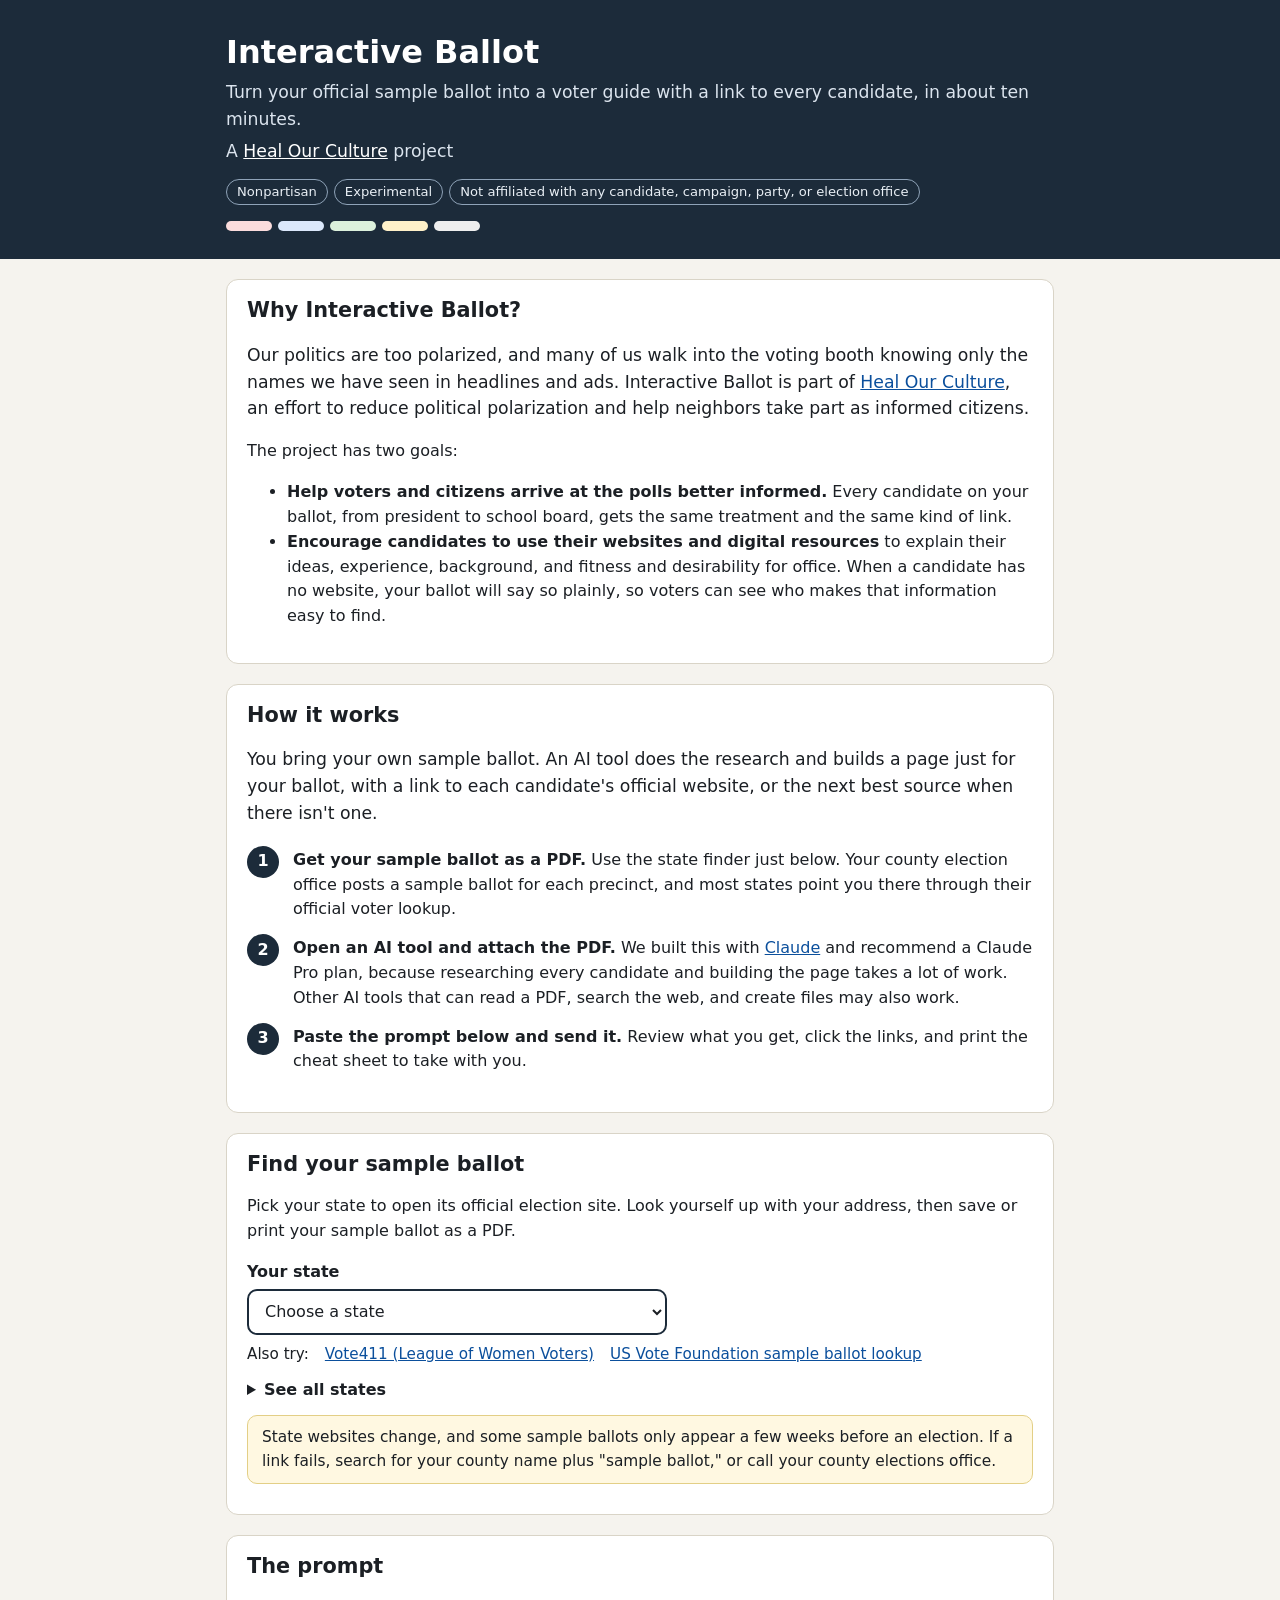
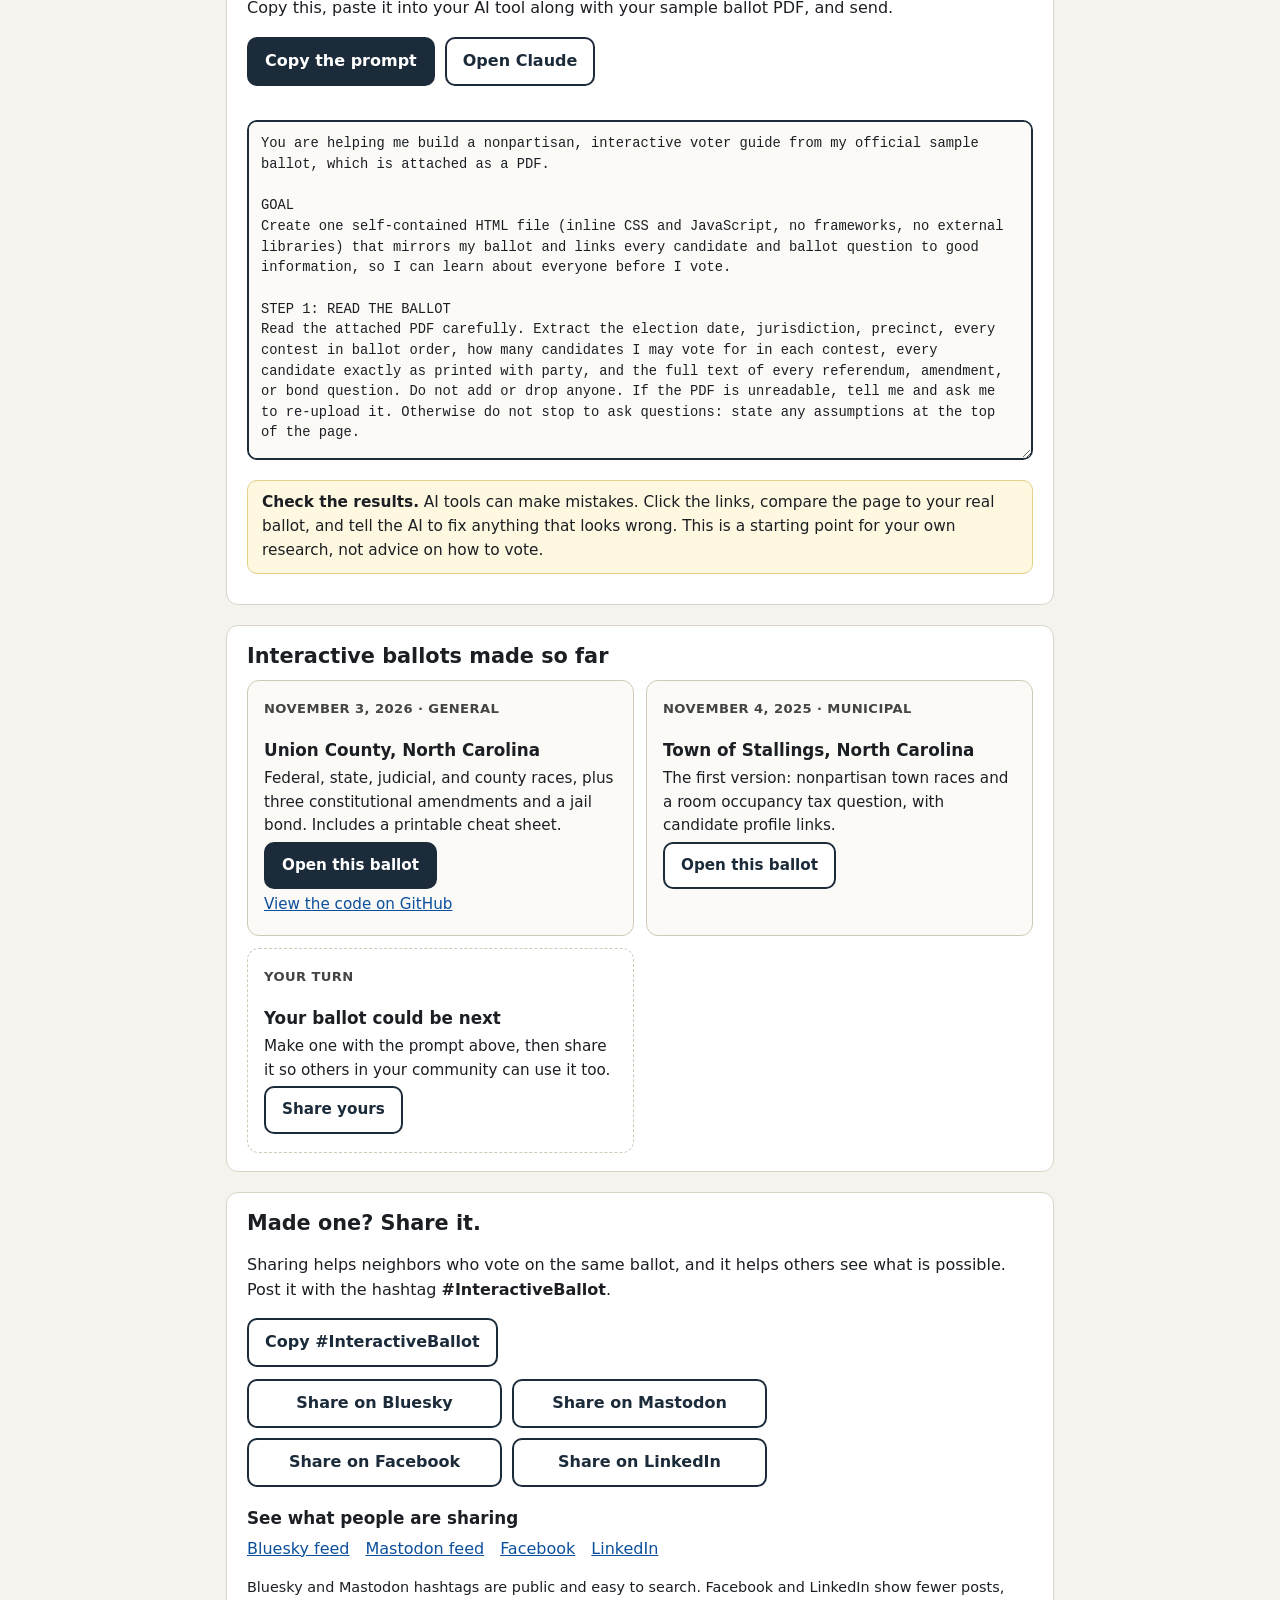
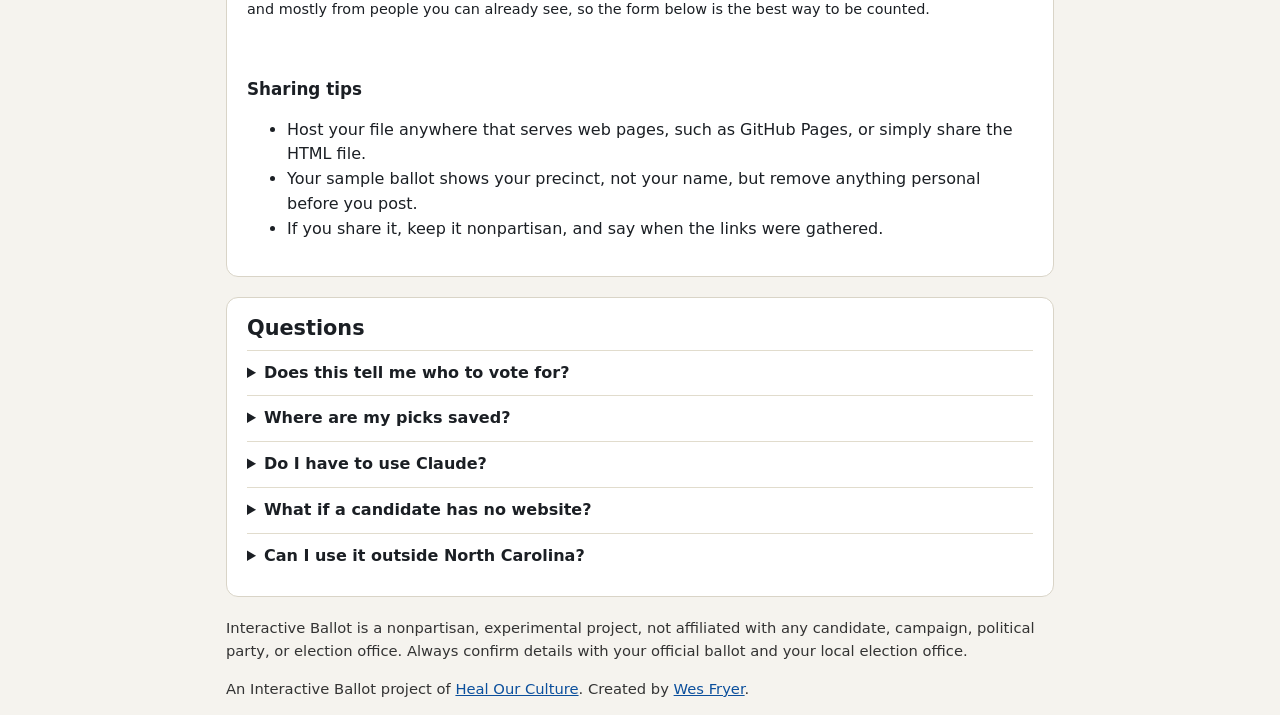
==== index.html @ 4843b01b "Interactive Ballot homepage, Stallings 2025 archive, ballot builder Co-Authored-By: Claude Opus 5.5 " ====
<!doctype html>
<html lang="en">
<head>
<meta charset="utf-8">
<meta name="viewport" content="width=device-width, initial-scale=1">
<title>Interactive Ballot: Make Your Own Voter Guide</title>
<meta name="description" content="A Heal Our Culture project. Turn your official sample ballot PDF into an interactive, nonpartisan voter guide with links to every candidate. Copy the prompt, upload your ballot to your AI tool, and share what you make.">
<meta property="og:type" content="website">
<meta property="og:title" content="Interactive Ballot: Make Your Own Voter Guide">
<meta property="og:description" content="Turn your official sample ballot into an interactive, nonpartisan voter guide with a link to every candidate. A Heal Our Culture project.">
<meta property="og:url" content="https://interactiveballot.com/">
<meta name="twitter:card" content="summary">
<style>
*{box-sizing:border-box}
html{-webkit-text-size-adjust:100%}
body{margin:0;font-family:system-ui,-apple-system,"Segoe UI",Roboto,Helvetica,Arial,sans-serif;line-height:1.55;color:#1b1f24;background:#f5f3ee}
a{color:#0b4f9c}
a:hover{color:#06336a}
a:focus-visible,button:focus-visible,textarea:focus-visible{outline:3px solid #1a1a1a;outline-offset:2px}
.skip{position:absolute;left:-999px;top:0;background:#fff;padding:8px 12px;z-index:100}
.skip:focus{left:8px;top:8px}
.wrap{max-width:860px;margin:0 auto;padding:0 16px}
header.site{background:#1c2b3a;color:#fff;padding:34px 0 28px}
header.site h1{margin:0 0 8px;font-size:2rem;line-height:1.15}
header.site p{margin:6px 0;color:#dbe4ee;font-size:1.08rem}
header.site a{color:#fff}
.pill{display:inline-block;border:1px solid #8fa3b8;border-radius:999px;padding:2px 10px;font-size:.82rem;margin:8px 6px 0 0;color:#e9eff5}
.swatches{display:flex;gap:6px;margin-top:16px}
.swatches span{width:46px;height:10px;border-radius:5px}
.sR{background:#fbdcdc}.sD{background:#dbe8fb}.sG{background:#dcf1dc}.sL{background:#fff1c9}.sN{background:#eeeeee}
section.panel{background:#fff;border:1px solid #d9d4c7;border-radius:12px;padding:18px 20px;margin:20px 0}
section.panel h2{margin:0 0 8px;font-size:1.3rem;line-height:1.25}
section.panel h3{margin:18px 0 4px;font-size:1.05rem}
.lead{font-size:1.08rem}
ol.steps{list-style:none;counter-reset:s;padding:0;margin:10px 0}
ol.steps li{counter-increment:s;position:relative;padding:4px 0 10px 46px;margin:0}
ol.steps li::before{content:counter(s);position:absolute;left:0;top:2px;width:32px;height:32px;border-radius:50%;background:#1c2b3a;color:#fff;font-weight:700;display:flex;align-items:center;justify-content:center}
.btn{display:inline-flex;align-items:center;justify-content:center;gap:8px;font:inherit;font-weight:700;background:#1c2b3a;color:#fff;border:2px solid #1c2b3a;border-radius:10px;padding:10px 16px;min-height:46px;cursor:pointer;text-decoration:none}
.btn:hover{background:#2a4057;color:#fff}
.btn.alt{background:#fff;color:#1c2b3a}
.btn.alt:hover{background:#eef2f6;color:#1c2b3a}
.row{display:flex;flex-wrap:wrap;gap:10px;margin:12px 0}
textarea#prompt{width:100%;height:340px;font:.86rem/1.5 ui-monospace,SFMono-Regular,Menlo,Consolas,monospace;border:2px solid #1c2b3a;border-radius:10px;padding:12px;background:#fbfaf7;color:#1b1f24;resize:vertical}
.status{min-height:1.4em;font-weight:700;color:#0d5c2a;margin:4px 0 0}
.cards{display:grid;gap:12px;grid-template-columns:1fr;margin-top:10px}
@media(min-width:700px){.cards{grid-template-columns:1fr 1fr}}
.card{border:1px solid #cfc9b8;border-radius:12px;padding:14px 16px;background:#fbfaf7}
.card h3{margin:0 0 2px;font-size:1.05rem}
.card p{margin:4px 0;font-size:.95rem}
.card .tagline{font-size:.82rem;color:#444;font-weight:700;text-transform:uppercase;letter-spacing:.03em}
.card.soon{border-style:dashed;background:#fff}
.note{background:#fff8e1;border:1px solid #e3cf86;border-radius:10px;padding:10px 14px;margin:12px 0;font-size:.96rem}
.faq details{border-top:1px solid #e1dccd;padding:10px 0}
.faq summary{cursor:pointer;font-weight:700}
.faq p{margin:8px 0 2px}
footer{margin:30px 0 40px;font-size:.92rem;color:#333}
.finder label{display:block;font-weight:700;margin:8px 0 4px}
.finder select{width:100%;max-width:420px;font:inherit;padding:10px 12px;min-height:46px;border:2px solid #1c2b3a;border-radius:10px;background:#fff;color:#1b1f24}
.result{margin-top:14px;border:1px solid #cfc9b8;border-radius:12px;padding:14px 16px;background:#fbfaf7}
.result[hidden]{display:none}
.result h3{margin:0 0 4px}
.kind{font-size:.9rem;margin:4px 0 10px}
.also{display:flex;flex-wrap:wrap;gap:8px 16px;margin:8px 0 0;font-size:.95rem}
.statelist{columns:2 220px;column-gap:20px;padding-left:18px;margin:8px 0}
.statelist li{margin:2px 0}
.share-grid{display:grid;grid-template-columns:1fr 1fr;gap:10px;max-width:520px}
@media(max-width:420px){.share-grid{grid-template-columns:1fr}}
.feeds{display:flex;flex-wrap:wrap;gap:6px 16px;margin:6px 0}
#formWrap[hidden]{display:none}
</style>
</head>
<body>
<a class="skip" href="#main">Skip to content</a>
<header class="site"><div class="wrap">
<h1>Interactive Ballot</h1>
<p>Turn your official sample ballot into a voter guide with a link to every candidate, in about ten minutes.</p>
<p>A <a href="https://healourculture.org">Heal Our Culture</a> project</p>
<p><span class="pill">Nonpartisan</span><span class="pill">Experimental</span><span class="pill">Not affiliated with any candidate, campaign, party, or election office</span></p>
<div class="swatches" aria-hidden="true"><span class="sR"></span><span class="sD"></span><span class="sG"></span><span class="sL"></span><span class="sN"></span></div>
</div></header>

<main id="main" class="wrap">

<section class="panel" aria-labelledby="why">
<h2 id="why">Why Interactive Ballot?</h2>
<p class="lead">Our politics are too polarized, and many of us walk into the voting booth knowing only the names we have seen in headlines and ads. Interactive Ballot is part of <a href="https://healourculture.org">Heal Our Culture</a>, an effort to reduce political polarization and help neighbors take part as informed citizens.</p>
<p>The project has two goals:</p>
<ul>
<li><strong>Help voters and citizens arrive at the polls better informed.</strong> Every candidate on your ballot, from president to school board, gets the same treatment and the same kind of link.</li>
<li><strong>Encourage candidates to use their websites and digital resources</strong> to explain their ideas, experience, background, and fitness and desirability for office. When a candidate has no website, your ballot will say so plainly, so voters can see who makes that information easy to find.</li>
</ul>
</section>

<section class="panel" aria-labelledby="how">
<h2 id="how">How it works</h2>
<p class="lead">You bring your own sample ballot. An AI tool does the research and builds a page just for your ballot, with a link to each candidate's official website, or the next best source when there isn't one.</p>
<ol class="steps">
<li><strong>Get your sample ballot as a PDF.</strong> Use the state finder just below. Your county election office posts a sample ballot for each precinct, and most states point you there through their official voter lookup.</li>
<li><strong>Open an AI tool and attach the PDF.</strong> We built this with <a href="https://claude.ai" target="_blank" rel="noopener">Claude</a> and recommend a Claude Pro plan, because researching every candidate and building the page takes a lot of work. Other AI tools that can read a PDF, search the web, and create files may also work.</li>
<li><strong>Paste the prompt below and send it.</strong> Review what you get, click the links, and print the cheat sheet to take with you.</li>
</ol>
</section>

<section class="panel finder" aria-labelledby="fnd">
<h2 id="fnd">Find your sample ballot</h2>
<p>Pick your state to open its official election site. Look yourself up with your address, then save or print your sample ballot as a PDF.</p>
<label for="stateSel">Your state</label>
<select id="stateSel"><option value="">Choose a state</option></select>
<div class="result" id="stateOut" role="status" aria-live="polite" hidden></div>
<noscript><p>JavaScript is off, so use the full list below, or try <a href="https://www.vote411.org/">Vote411</a>.</p></noscript>
<p class="also"><span>Also try:</span> <a href="https://www.vote411.org/" target="_blank" rel="noopener">Vote411 (League of Women Voters)</a> <a href="https://usvotefoundation.org/sample-ballot-lookup" target="_blank" rel="noopener">US Vote Foundation sample ballot lookup</a></p>
<details style="margin-top:12px"><summary><strong>See all states</strong></summary><ul class="statelist" id="stateList"></ul></details>
<div class="note">State websites change, and some sample ballots only appear a few weeks before an election. If a link fails, search for your county name plus "sample ballot," or call your county elections office.</div>
</section>

<section class="panel" aria-labelledby="pr">
<h2 id="pr">The prompt</h2>
<p>Copy this, paste it into your AI tool along with your sample ballot PDF, and send.</p>
<div class="row">
<button class="btn" id="copyBtn" type="button">Copy the prompt</button>
<a class="btn alt" href="https://claude.ai/new" target="_blank" rel="noopener">Open Claude</a>
</div>
<p class="status" id="copyStatus" role="status" aria-live="polite"></p>
<label for="prompt" class="sr-only" style="position:absolute;left:-999px">Interactive Ballot prompt</label>
<textarea id="prompt" readonly>You are helping me build a nonpartisan, interactive voter guide from my official sample ballot, which is attached as a PDF.

GOAL
Create one self-contained HTML file (inline CSS and JavaScript, no frameworks, no external libraries) that mirrors my ballot and links every candidate and ballot question to good information, so I can learn about everyone before I vote.

STEP 1: READ THE BALLOT
Read the attached PDF carefully. Extract the election date, jurisdiction, precinct, every contest in ballot order, how many candidates I may vote for in each contest, every candidate exactly as printed with party, and the full text of every referendum, amendment, or bond question. Do not add or drop anyone. If the PDF is unreadable, tell me and ask me to re-upload it. Otherwise do not stop to ask questions: state any assumptions at the top of the page.

STEP 2: RESEARCH EVERY CANDIDATE
Use web search. For each candidate, find links in this order of preference:
1. Their official campaign website.
2. Their Ballotpedia page.
3. Another reputable third-party profile, such as Elevra, Branch Politics, BallotReady, Vote411 (League of Women Voters), or a local nonpartisan voter guide or news outlet.
For each race, also look for a nonpartisan race guide from a local newsroom or the League of Women Voters and link it at the top of the race.
Rules for links:
- Never guess or invent a URL. Only use links you actually found in search results or opened and read.
- Confirm that each page is for the same person, the same office, and this election year.
- Label every link as one of: Official campaign website, Government or official page (not a campaign site), or Third-party information. Never present a third-party page as the candidate's own site.
- If you cannot find an official campaign site, say so plainly on that candidate's card.

STEP 3: BALLOT QUESTIONS
For each referendum, amendment, or bond, show the official ballot wording, then link to the official summary and to neutral explainers. Where good sources exist, include both supporters' and opponents' arguments. Do not tell me how to vote.

STEP 4: STAY NONPARTISAN
Give every candidate the same format and the same depth. Do not endorse, rank, rate, or recommend anyone, and do not describe anyone with loaded language. Keep any summaries factual and neutral.

STEP 5: BUILD THE PAGE
- Mobile first, readable, accessible (good contrast, large tap targets, keyboard friendly, real headings).
- Group races in the same order as the ballot. Show "Vote for ONE" (or TWO, THREE) for each contest.
- Color each candidate card by party: Republican light red, Democratic light blue, Green light green, Libertarian light yellow, all others and nonpartisan light gray. Also show the party name as a text chip, so color is never the only signal.
- Show a clear status badge on each link: official campaign website, government page, or third-party.
- Add a "My pick" checkbox (or radio buttons for yes/no questions) in each contest that enforces the vote-for-N limit. Save my picks in localStorage inside try/catch so the page still works if storage is blocked. Show a counter of contests decided.
- Add a print-friendly cheat sheet table of my picks with Print and Clear buttons, and a print stylesheet that prints only that table.
- Include a short "how to use this page" panel, a color and badge legend, and a footer that says the page is nonpartisan, experimental, and not affiliated with any candidate, campaign, party, or election office, that links were gathered on today's date, and that I should confirm everything against my official ballot.
- Credit line: "Made with the Interactive Ballot prompt from interactiveballot.com, a Heal Our Culture project".
- Do not use em dashes or double hyphens in any text.

STEP 6: CHECK YOUR WORK
Compare the finished page to the PDF name by name: every contest, candidate, party, vote-for-N number, and ballot question must match. Fix any mismatch. Then test that the checkboxes, limits, and print view work.

STEP 7: DELIVER
Give me the HTML file to download (or as an artifact if you cannot create files). Then reply with a short summary:
- Which candidates have no official campaign website.
- Which links you are less sure about and why.
- A reminder to click through the links and verify before relying on them.</textarea>
<div class="note"><strong>Check the results.</strong> AI tools can make mistakes. Click the links, compare the page to your real ballot, and tell the AI to fix anything that looks wrong. This is a starting point for your own research, not advice on how to vote.</div>
</section>

<section class="panel" aria-labelledby="ex">
<h2 id="ex">Interactive ballots made so far</h2>
<div class="cards" id="gallery">
<article class="card">
<p class="tagline">November 3, 2026 &middot; General</p>
<h3>Union County, North Carolina</h3>
<p>Federal, state, judicial, and county races, plus three constitutional amendments and a jail bond. Includes a printable cheat sheet.</p>
<p><a class="btn" href="https://wfryer.github.io/interactive-ballot-union-nc-2026/">Open this ballot</a></p>
<p><a href="https://github.com/wfryer/interactive-ballot-union-nc-2026" target="_blank" rel="noopener">View the code on GitHub</a></p>
</article>
<article class="card">
<p class="tagline">November 4, 2025 &middot; Municipal</p>
<h3>Town of Stallings, North Carolina</h3>
<p>The first version: nonpartisan town races and a room occupancy tax question, with candidate profile links.</p>
<p><a class="btn alt" href="stallings-2025/">Open this ballot</a></p>
</article>
<article class="card soon">
<p class="tagline">Your turn</p>
<h3>Your ballot could be next</h3>
<p>Make one with the prompt above, then share it so others in your community can use it too.</p>
<p><a class="btn alt" href="#share">Share yours</a></p>
</article>
</div>
</section>

<section class="panel" id="share" aria-labelledby="sh">
<h2 id="sh">Made one? Share it.</h2>
<p>Sharing helps neighbors who vote on the same ballot, and it helps others see what is possible. Post it with the hashtag <strong>#InteractiveBallot</strong>.</p>
<div class="row">
<button class="btn alt" id="copyTag" type="button">Copy #InteractiveBallot</button>
</div>
<div class="share-grid">
<a class="btn alt" id="shBsky" href="#" target="_blank" rel="noopener">Share on Bluesky</a>
<a class="btn alt" id="shMast" href="#" target="_blank" rel="noopener">Share on Mastodon</a>
<a class="btn alt" id="shFb" href="#" target="_blank" rel="noopener">Share on Facebook</a>
<a class="btn alt" id="shLi" href="#" target="_blank" rel="noopener">Share on LinkedIn</a>
</div>
<h3>See what people are sharing</h3>
<div class="feeds">
<a href="https://bsky.app/hashtag/InteractiveBallot" target="_blank" rel="noopener">Bluesky feed</a>
<a href="https://mastodon.social/tags/InteractiveBallot" target="_blank" rel="noopener">Mastodon feed</a>
<a href="https://www.facebook.com/hashtag/interactiveballot" target="_blank" rel="noopener">Facebook</a>
<a href="https://www.linkedin.com/feed/hashtag/interactiveballot/" target="_blank" rel="noopener">LinkedIn</a>
</div>
<p class="small" style="font-size:.9rem">Bluesky and Mastodon hashtags are public and easy to search. Facebook and LinkedIn show fewer posts, and mostly from people you can already see, so the form below is the best way to be counted.</p>
<div id="formWrap" hidden>
<h3>Add your ballot to this page</h3>
<p>Fill out a short form with a link to your ballot, and it may be featured here. Only share ballots you have built from an official sample ballot.</p>
<p><a class="btn" id="formLink" href="#" target="_blank" rel="noopener">Submit your ballot</a></p>
</div>
<p class="status" id="tagStatus" role="status" aria-live="polite"></p>
<h3>Sharing tips</h3>
<ul>
<li>Host your file anywhere that serves web pages, such as GitHub Pages, or simply share the HTML file.</li>
<li>Your sample ballot shows your precinct, not your name, but remove anything personal before you post.</li>
<li>If you share it, keep it nonpartisan, and say when the links were gathered.</li>
</ul>
</section>

<section class="panel faq" aria-labelledby="fq">
<h2 id="fq">Questions</h2>
<details><summary>Does this tell me who to vote for?</summary><p>No. Every candidate gets the same treatment and links. The goal is to make it easier to learn about each person, not to steer anyone.</p></details>
<details><summary>Where are my picks saved?</summary><p>Only in your own browser, on your own device. Nothing is sent anywhere. Clearing your browser data erases them, so use the print button for a copy.</p></details>
<details><summary>Do I have to use Claude?</summary><p>No. The prompt is plain text. Any AI tool that can read a PDF, search the web, and create a file may work, but results vary. We built these with Claude and recommend a Claude Pro plan for a job this large.</p></details>
<details><summary>What if a candidate has no website?</summary><p>The prompt tells the AI to say so plainly and link the next best source, such as Ballotpedia or a nonpartisan voter guide, and to label it as third-party so you know it is not the candidate's own site.</p></details>
<details><summary>Can I use it outside North Carolina?</summary><p>Yes. Any sample ballot PDF from any state or county should work. Local races may have fewer sources, so expect more third-party links.</p></details>
</section>

</main>

<footer class="wrap">
<p>Interactive Ballot is a nonpartisan, experimental project, not affiliated with any candidate, campaign, political party, or election office. Always confirm details with your official ballot and your local election office.</p>
<p>An Interactive Ballot project of <a href="https://healourculture.org">Heal Our Culture</a>. Created by <a href="https://ai.wesfryer.com">Wes Fryer</a>.</p>
</footer>

<script>
/* Set FORM_URL to your Google Form link to show the submit button. Leave it empty to hide it. */
var FORM_URL = "";
var TAG = "#InteractiveBallot";

function copyText(text, statusEl, okMsg){
  function done(){ statusEl.textContent = okMsg; setTimeout(function(){ statusEl.textContent = ""; }, 4000); }
  function fallback(){
    var ta = document.createElement("textarea");
    ta.value = text; ta.setAttribute("readonly", "");
    ta.style.position = "fixed"; ta.style.opacity = "0";
    document.body.appendChild(ta); ta.select();
    try { document.execCommand("copy"); done(); }
    catch (e) { statusEl.textContent = "Copy did not work. Press and hold in the box to select all, then copy."; }
    document.body.removeChild(ta);
  }
  if (navigator.clipboard && navigator.clipboard.writeText) {
    navigator.clipboard.writeText(text).then(done, fallback);
  } else { fallback(); }
}

document.getElementById("copyBtn").addEventListener("click", function(){
  copyText(document.getElementById("prompt").value, document.getElementById("copyStatus"), "Copied. Now paste it into your AI tool with your ballot PDF attached.");
});
document.getElementById("copyTag").addEventListener("click", function(){
  copyText(TAG, document.getElementById("tagStatus"), "Copied " + TAG);
});
var SHARE_URL = "https://interactiveballot.com";
var SHARE_TEXT = "I made an interactive voter guide from my sample ballot. Make yours at " + SHARE_URL + " " + TAG;
document.getElementById("shBsky").href = "https://bsky.app/intent/compose?text=" + encodeURIComponent(SHARE_TEXT);
document.getElementById("shMast").href = "https://mastodon.social/share?text=" + encodeURIComponent(SHARE_TEXT);
document.getElementById("shFb").href = "https://www.facebook.com/sharer/sharer.php?u=" + encodeURIComponent(SHARE_URL) + "&hashtag=" + encodeURIComponent(TAG);
document.getElementById("shLi").href = "https://www.linkedin.com/sharing/share-offsite/?url=" + encodeURIComponent(SHARE_URL);

/* State finder. kind b = the page shows or links a sample ballot; l = voter lookup, sample ballot comes from your county. */
var STATES = [
  ["AL", "Alabama", "https://myinfo.alabamavotes.gov/", "l"],
  ["AK", "Alaska", "https://myvoterportal.alaska.gov/", "b"],
  ["AZ", "Arizona", "https://my.arizona.vote/", "b"],
  ["AR", "Arkansas", "https://www.voterview.ar-nova.org/voterview", "l"],
  ["CA", "California", "https://voterstatus.sos.ca.gov/", "l"],
  ["CO", "Colorado", "https://www.coloradosos.gov/voter/pages/pub/home.xhtml", "b"],
  ["CT", "Connecticut", "https://portal.ct.gov/sots", "l"],
  ["DE", "Delaware", "https://ivote.de.gov/VoterView", "l"],
  ["DC", "District of Columbia", "https://dcboe.org/Voters", "l"],
  ["FL", "Florida", "https://registration.dos.fl.gov/CheckVoterStatus", "l"],
  ["GA", "Georgia", "https://mvp.sos.ga.gov/", "b"],
  ["HI", "Hawaii", "https://elections.hawaii.gov/", "l"],
  ["ID", "Idaho", "https://voteidaho.gov/", "l"],
  ["IL", "Illinois", "https://www.elections.il.gov/", "l"],
  ["IN", "Indiana", "https://indianavoters.in.gov/", "l"],
  ["IA", "Iowa", "https://apps.sos.iowa.gov/elections/voterreg/regtovote/search.aspx", "l"],
  ["KS", "Kansas", "https://myvoteinfo.voteks.org/VoterView/RegistrantSearch.do", "l"],
  ["KY", "Kentucky", "https://vrsws.sos.ky.gov/vic/", "l"],
  ["LA", "Louisiana", "https://voterportal.sos.la.gov/", "l"],
  ["ME", "Maine", "https://www.maine.gov/sos/cec/elec/voter-info/index.html", "b"],
  ["MD", "Maryland", "https://voterservices.elections.maryland.gov/votersearch", "l"],
  ["MA", "Massachusetts", "https://www.sec.state.ma.us/wheredoivotema/bal/myelectioninfo.aspx", "l"],
  ["MI", "Michigan", "https://mvic.sos.state.mi.us/PublicBallot/Index", "b"],
  ["MN", "Minnesota", "https://myballotmn.sos.mn.gov/", "b"],
  ["MS", "Mississippi", "https://www.sos.ms.gov/elections-voting", "b"],
  ["MO", "Missouri", "https://voteroutreach.sos.mo.gov/PRD/VoterOutreach/VOMain.aspx", "l"],
  ["MT", "Montana", "https://voterportal.mt.gov/", "l"],
  ["NE", "Nebraska", "https://www.votercheck.necvr.ne.gov/", "l"],
  ["NV", "Nevada", "https://www.nvsos.gov/votersearch/", "l"],
  ["NH", "New Hampshire", "https://app.sos.nh.gov/viphome", "l"],
  ["NJ", "New Jersey", "https://voter.svrs.nj.gov/", "l"],
  ["NM", "New Mexico", "https://voterportal.servis.sos.state.nm.us/", "b"],
  ["NY", "New York", "https://voterlookup.elections.ny.gov/", "l"],
  ["NC", "North Carolina", "https://vt.ncsbe.gov/RegLkup", "b"],
  ["ND", "North Dakota", "https://vip.sos.nd.gov/", "b"],
  ["OH", "Ohio", "https://www.ohiosos.gov/elections/voters/toolkit/sample-ballot/", "b"],
  ["OK", "Oklahoma", "https://okvoterportal.okelections.us/", "l"],
  ["OR", "Oregon", "https://sos.oregon.gov/voting/Pages/myvote.aspx", "l"],
  ["PA", "Pennsylvania", "https://www.pavoterservices.pa.gov/Pages/VoterRegistrationStatus.aspx", "l"],
  ["RI", "Rhode Island", "https://vote.sos.ri.gov/", "b"],
  ["SC", "South Carolina", "https://scvotes.gov/", "b"],
  ["SD", "South Dakota", "https://vip.sdsos.gov/", "l"],
  ["TN", "Tennessee", "https://tnmap.tn.gov/voterlookup/", "l"],
  ["TX", "Texas", "https://teamrv-mvp.sos.texas.gov/MVP/mvp.do", "l"],
  ["UT", "Utah", "https://vote.utah.gov/", "l"],
  ["VT", "Vermont", "https://vote.vermont.gov/", "l"],
  ["VA", "Virginia", "https://vote.elections.virginia.gov/VoterInformation", "l"],
  ["WA", "Washington", "https://voter.votewa.gov/", "l"],
  ["WV", "West Virginia", "https://sos.wv.gov/elections", "b"],
  ["WI", "Wisconsin", "https://myvote.wi.gov/", "l"],
  ["WY", "Wyoming", "https://sos.wyo.gov/Elections/Default.aspx", "l"]
];

(function(){
  var sel = document.getElementById("stateSel"), out = document.getElementById("stateOut"), list = document.getElementById("stateList");
  function host(u){ return u.replace(/^https?:\/\//, "").split("/")[0]; }
  STATES.forEach(function(st){
    var o = document.createElement("option"); o.value = st[0]; o.textContent = st[1]; sel.appendChild(o);
    var li = document.createElement("li"), a = document.createElement("a");
    a.href = st[2]; a.target = "_blank"; a.rel = "noopener"; a.textContent = st[1]; li.appendChild(a); list.appendChild(li);
  });
  function show(code){
    var st = null; STATES.forEach(function(x){ if (x[0] === code) st = x; });
    if (!st) { out.hidden = true; out.textContent = ""; return; }
    out.textContent = "";
    var h = document.createElement("h3"); h.textContent = st[1]; out.appendChild(h);
    var k = document.createElement("p"); k.className = "kind";
    k.textContent = st[3] === "b"
      ? "This official page shows or links your sample ballot after you enter your information."
      : "This is your state's official voter lookup or election site. Sample ballots in this state usually come from your county elections office, so look for a link to your county after you search.";
    out.appendChild(k);
    var a = document.createElement("a"); a.className = "btn"; a.href = st[2]; a.target = "_blank"; a.rel = "noopener";
    a.textContent = "Open " + st[1] + " official site"; out.appendChild(a);
    var hs = document.createElement("p"); hs.className = "kind"; hs.textContent = "Opens " + host(st[2]); out.appendChild(hs);
    out.hidden = false;
  }
  sel.addEventListener("change", function(){ show(sel.value); });
})();

if (FORM_URL) {
  document.getElementById("formLink").href = FORM_URL;
  document.getElementById("formWrap").hidden = false;
}
</script>
</body>
</html>
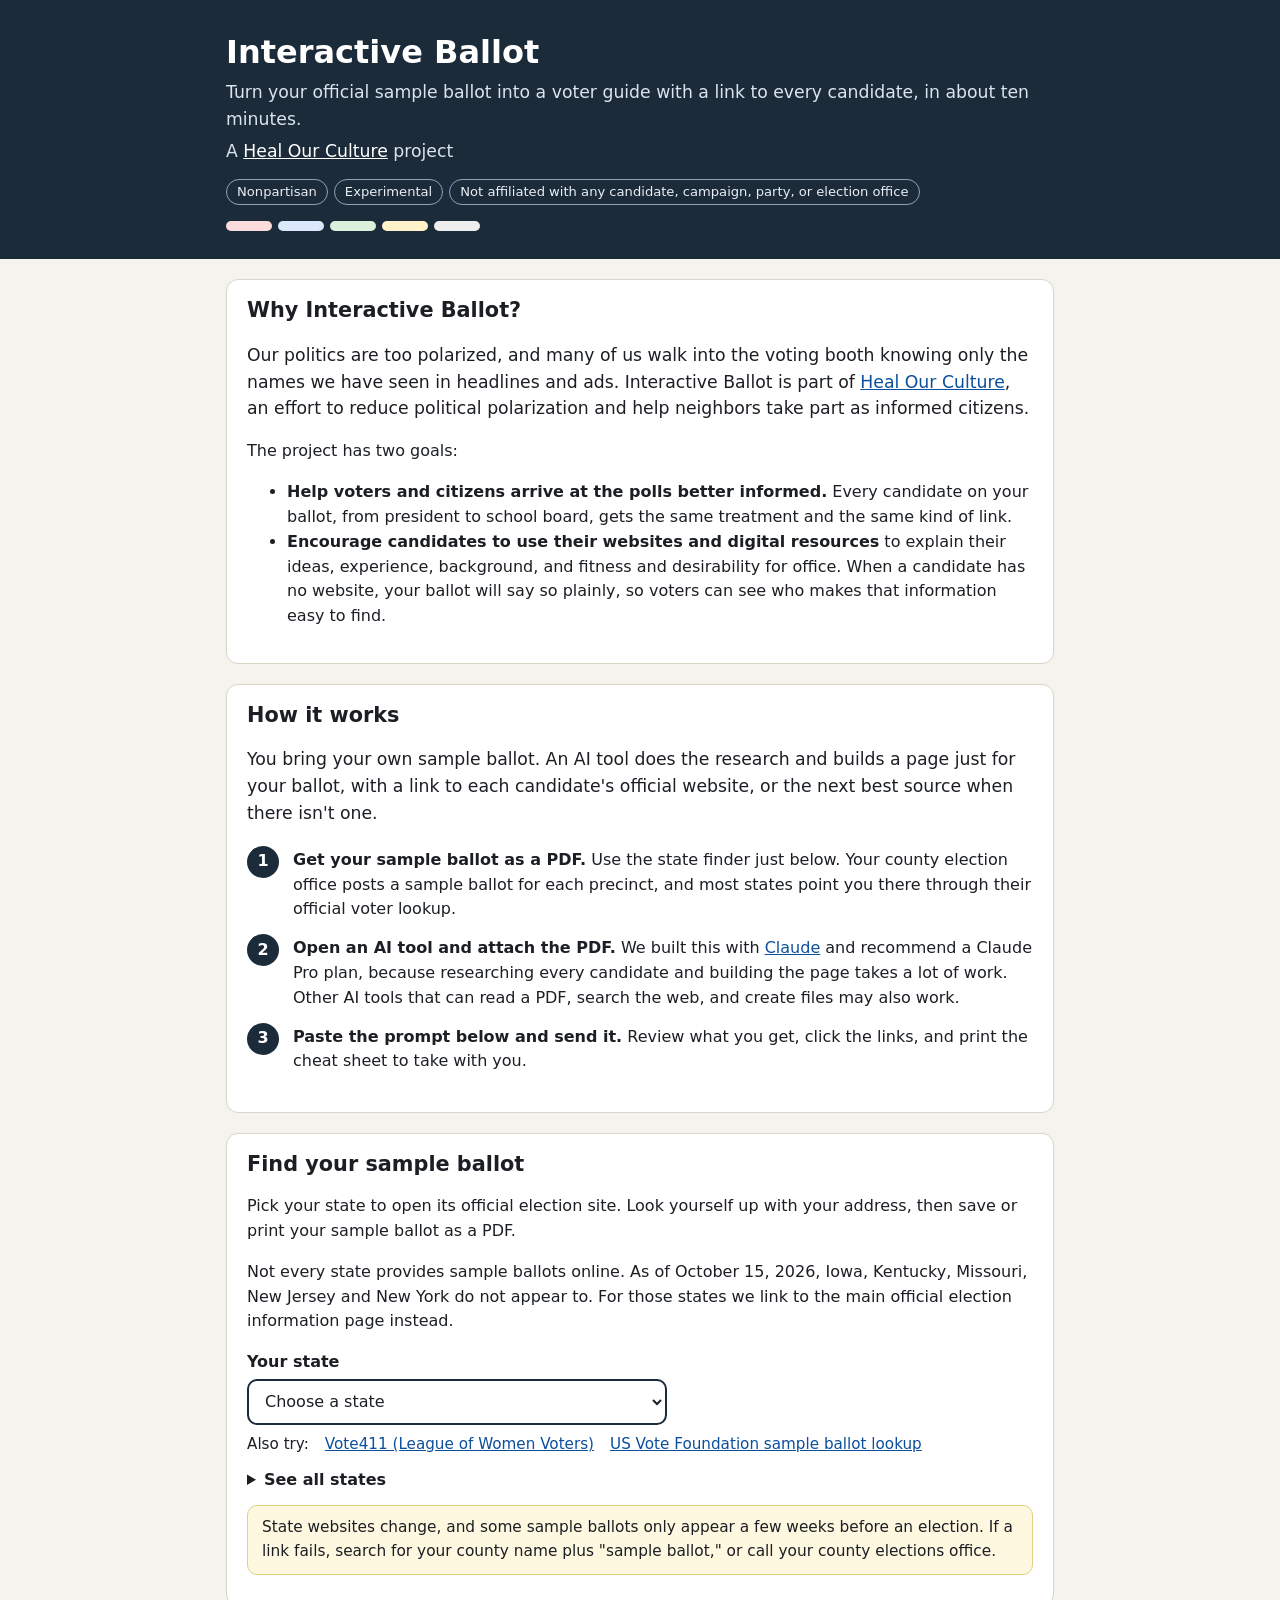
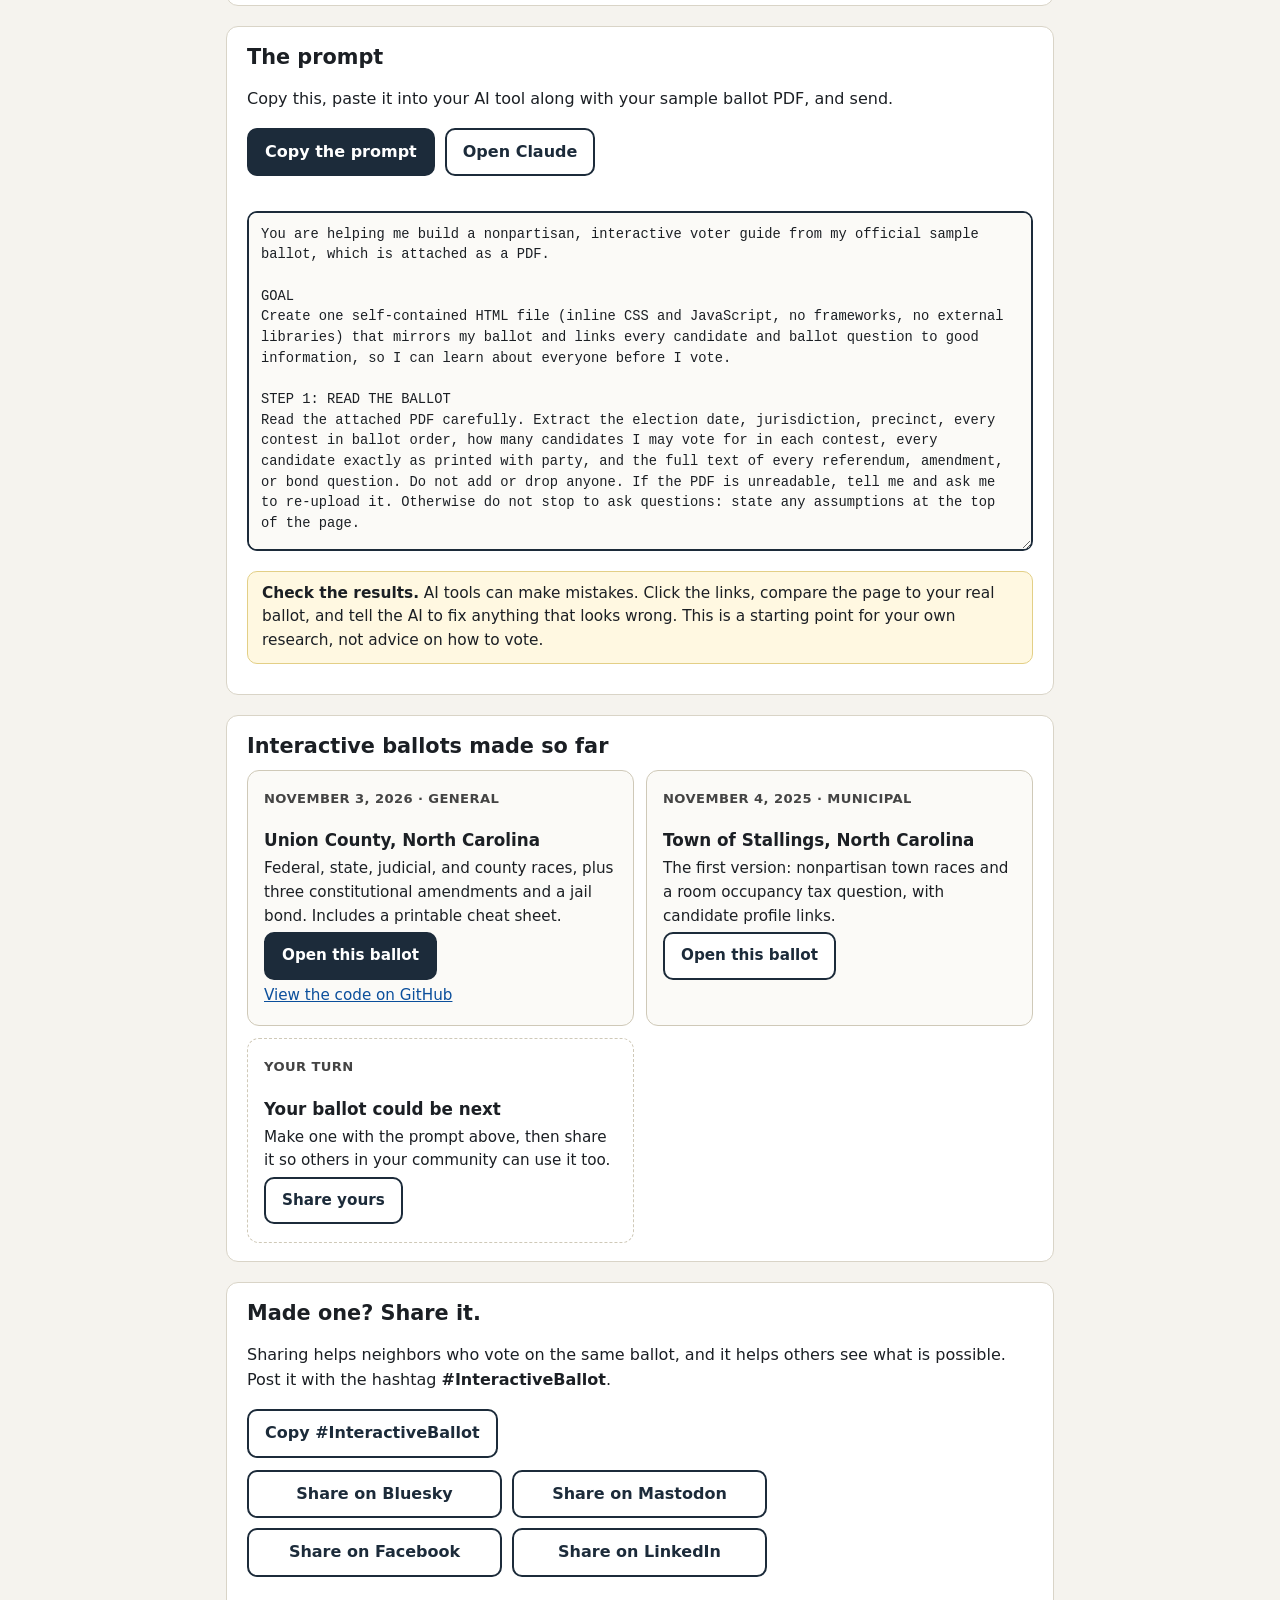
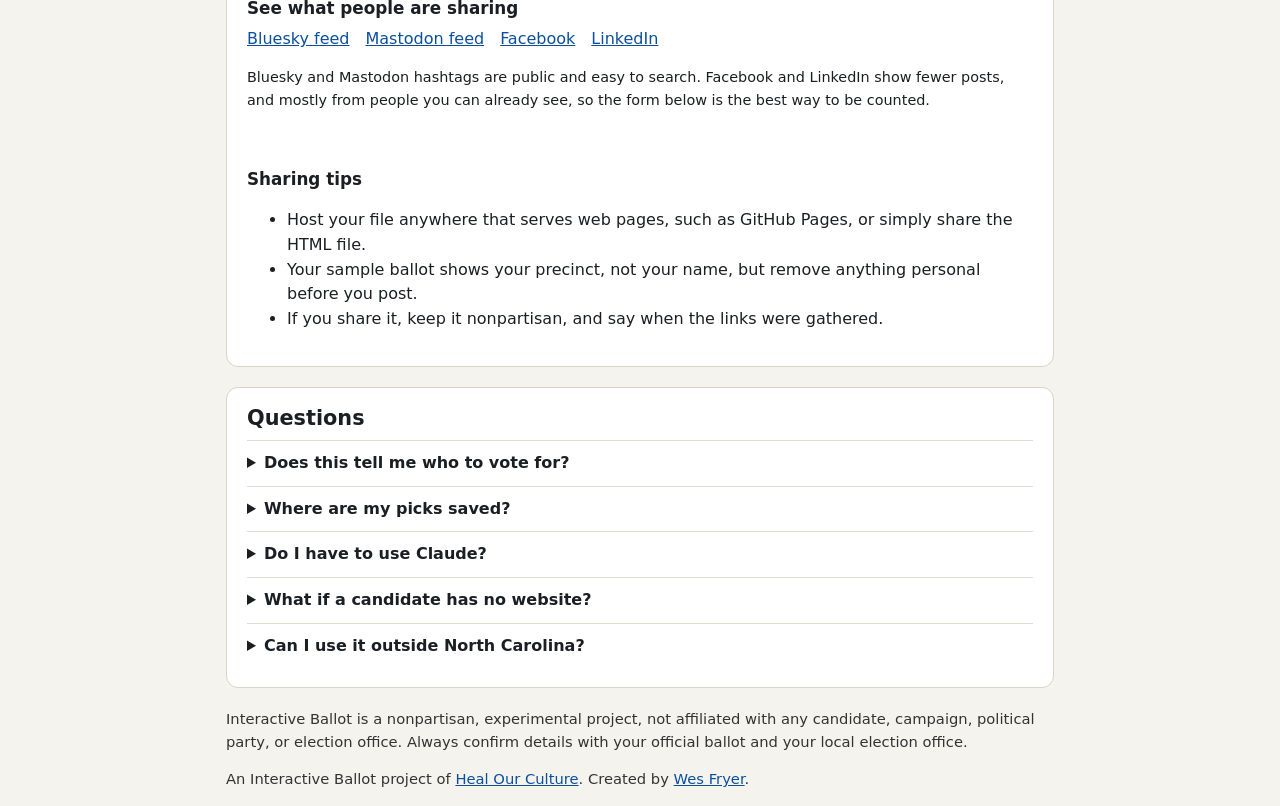
==== commit 5a9f26d9: "Fix and verify all 51 state finder links; note states with no online sample ballot Fixed KS, DC, ND," ====
--- a/index.html
+++ b/index.html
@@ -104,6 +104,7 @@
 <section class="panel finder" aria-labelledby="fnd">
 <h2 id="fnd">Find your sample ballot</h2>
 <p>Pick your state to open its official election site. Look yourself up with your address, then save or print your sample ballot as a PDF.</p>
+<p>Not every state provides sample ballots online. As of October 15, 2026, Iowa, Kentucky, Missouri, New Jersey and New York do not appear to. For those states we link to the main official election information page instead.</p>
 <label for="stateSel">Your state</label>
 <select id="stateSel"><option value="">Choose a state</option></select>
 <div class="result" id="stateOut" role="status" aria-live="polite" hidden></div>
@@ -279,48 +280,49 @@
 document.getElementById("shFb").href = "https://www.facebook.com/sharer/sharer.php?u=" + encodeURIComponent(SHARE_URL) + "&hashtag=" + encodeURIComponent(TAG);
 document.getElementById("shLi").href = "https://www.linkedin.com/sharing/share-offsite/?url=" + encodeURIComponent(SHARE_URL);
 
-/* State finder. kind b = the page shows or links a sample ballot; l = voter lookup, sample ballot comes from your county. */
+/* State finder. kind b = the page shows or links a sample ballot; l = voter lookup, sample ballot comes from your county;
+   n = no online sample ballot found as of Oct 15, 2026, so the link goes to the main official election page. */
 var STATES = [
   ["AL", "Alabama", "https://myinfo.alabamavotes.gov/", "l"],
   ["AK", "Alaska", "https://myvoterportal.alaska.gov/", "b"],
-  ["AZ", "Arizona", "https://my.arizona.vote/", "b"],
+  ["AZ", "Arizona", "https://my.arizona.vote/WhereToVote.aspx?s=address", "b"],
   ["AR", "Arkansas", "https://www.voterview.ar-nova.org/voterview", "l"],
   ["CA", "California", "https://voterstatus.sos.ca.gov/", "l"],
   ["CO", "Colorado", "https://www.coloradosos.gov/voter/pages/pub/home.xhtml", "b"],
   ["CT", "Connecticut", "https://portal.ct.gov/sots", "l"],
   ["DE", "Delaware", "https://ivote.de.gov/VoterView", "l"],
-  ["DC", "District of Columbia", "https://dcboe.org/Voters", "l"],
+  ["DC", "District of Columbia", "https://dcboe.org/elections/2026-elections", "b"],
   ["FL", "Florida", "https://registration.dos.fl.gov/CheckVoterStatus", "l"],
   ["GA", "Georgia", "https://mvp.sos.ga.gov/", "b"],
   ["HI", "Hawaii", "https://elections.hawaii.gov/", "l"],
   ["ID", "Idaho", "https://voteidaho.gov/", "l"],
   ["IL", "Illinois", "https://www.elections.il.gov/", "l"],
   ["IN", "Indiana", "https://indianavoters.in.gov/", "l"],
-  ["IA", "Iowa", "https://apps.sos.iowa.gov/elections/voterreg/regtovote/search.aspx", "l"],
-  ["KS", "Kansas", "https://myvoteinfo.voteks.org/VoterView/RegistrantSearch.do", "l"],
-  ["KY", "Kentucky", "https://vrsws.sos.ky.gov/vic/", "l"],
+  ["IA", "Iowa", "https://sos.iowa.gov/voters/voter-registration-faqs", "n"],
+  ["KS", "Kansas", "https://myvoteinfo.voteks.org/VoterView", "l"],
+  ["KY", "Kentucky", "https://vrsws.sos.ky.gov/vic/Default.aspx", "n"],
   ["LA", "Louisiana", "https://voterportal.sos.la.gov/", "l"],
-  ["ME", "Maine", "https://www.maine.gov/sos/cec/elec/voter-info/index.html", "b"],
+  ["ME", "Maine", "https://www.maine.gov/sos/elections-voting/information-about-voting", "b"],
   ["MD", "Maryland", "https://voterservices.elections.maryland.gov/votersearch", "l"],
   ["MA", "Massachusetts", "https://www.sec.state.ma.us/wheredoivotema/bal/myelectioninfo.aspx", "l"],
   ["MI", "Michigan", "https://mvic.sos.state.mi.us/PublicBallot/Index", "b"],
   ["MN", "Minnesota", "https://myballotmn.sos.mn.gov/", "b"],
   ["MS", "Mississippi", "https://www.sos.ms.gov/elections-voting", "b"],
-  ["MO", "Missouri", "https://voteroutreach.sos.mo.gov/PRD/VoterOutreach/VOMain.aspx", "l"],
+  ["MO", "Missouri", "https://voteroutreach.sos.mo.gov/portal", "n"],
   ["MT", "Montana", "https://voterportal.mt.gov/", "l"],
   ["NE", "Nebraska", "https://www.votercheck.necvr.ne.gov/", "l"],
   ["NV", "Nevada", "https://www.nvsos.gov/votersearch/", "l"],
-  ["NH", "New Hampshire", "https://app.sos.nh.gov/viphome", "l"],
-  ["NJ", "New Jersey", "https://voter.svrs.nj.gov/", "l"],
+  ["NH", "New Hampshire", "https://app.sos.nh.gov/pollingplacesampleballot", "b"],
+  ["NJ", "New Jersey", "https://www.nj.gov/state/elections/vote.shtml", "n"],
   ["NM", "New Mexico", "https://voterportal.servis.sos.state.nm.us/", "b"],
-  ["NY", "New York", "https://voterlookup.elections.ny.gov/", "l"],
+  ["NY", "New York", "https://elections.ny.gov", "n"],
   ["NC", "North Carolina", "https://vt.ncsbe.gov/RegLkup", "b"],
-  ["ND", "North Dakota", "https://vip.sos.nd.gov/", "b"],
-  ["OH", "Ohio", "https://www.ohiosos.gov/elections/voters/toolkit/sample-ballot/", "b"],
-  ["OK", "Oklahoma", "https://okvoterportal.okelections.us/", "l"],
-  ["OR", "Oregon", "https://sos.oregon.gov/voting/Pages/myvote.aspx", "l"],
+  ["ND", "North Dakota", "https://vote.nd.gov/", "b"],
+  ["OH", "Ohio", "https://www.ohiosos.gov/directories/sample-ballot", "b"],
+  ["OK", "Oklahoma", "https://okvoterportal.okelections.gov/", "l"],
+  ["OR", "Oregon", "https://sos.oregon.gov/elections/pages/myvote.aspx", "l"],
   ["PA", "Pennsylvania", "https://www.pavoterservices.pa.gov/Pages/VoterRegistrationStatus.aspx", "l"],
-  ["RI", "Rhode Island", "https://vote.sos.ri.gov/", "b"],
+  ["RI", "Rhode Island", "https://vote.sos.ri.gov/Home/PollingPlaces?ActiveFlag=2", "b"],
   ["SC", "South Carolina", "https://scvotes.gov/", "b"],
   ["SD", "South Dakota", "https://vip.sdsos.gov/", "l"],
   ["TN", "Tennessee", "https://tnmap.tn.gov/voterlookup/", "l"],
@@ -330,7 +332,7 @@
   ["VA", "Virginia", "https://vote.elections.virginia.gov/VoterInformation", "l"],
   ["WA", "Washington", "https://voter.votewa.gov/", "l"],
   ["WV", "West Virginia", "https://sos.wv.gov/elections", "b"],
-  ["WI", "Wisconsin", "https://myvote.wi.gov/", "l"],
+  ["WI", "Wisconsin", "https://myvote.wi.gov/en-us/Whats-On-My-Ballot", "b"],
   ["WY", "Wyoming", "https://sos.wyo.gov/Elections/Default.aspx", "l"]
 ];
 
@@ -340,7 +342,9 @@
   STATES.forEach(function(st){
     var o = document.createElement("option"); o.value = st[0]; o.textContent = st[1]; sel.appendChild(o);
     var li = document.createElement("li"), a = document.createElement("a");
-    a.href = st[2]; a.target = "_blank"; a.rel = "noopener"; a.textContent = st[1]; li.appendChild(a); list.appendChild(li);
+    a.href = st[2]; a.target = "_blank"; a.rel = "noopener"; a.textContent = st[1]; li.appendChild(a);
+    if (st[3] === "n") li.appendChild(document.createTextNode(" (no online sample ballot found)"));
+    list.appendChild(li);
   });
   function show(code){
     var st = null; STATES.forEach(function(x){ if (x[0] === code) st = x; });
@@ -350,6 +354,8 @@
     var k = document.createElement("p"); k.className = "kind";
     k.textContent = st[3] === "b"
       ? "This official page shows or links your sample ballot after you enter your information."
+      : st[3] === "n"
+      ? "As of October 15, 2026, this state does not appear to provide sample ballots online. This link goes to its main official election information page. Your county or local election office may still be able to give you a sample ballot."
       : "This is your state's official voter lookup or election site. Sample ballots in this state usually come from your county elections office, so look for a link to your county after you search.";
     out.appendChild(k);
     var a = document.createElement("a"); a.className = "btn"; a.href = st[2]; a.target = "_blank"; a.rel = "noopener";
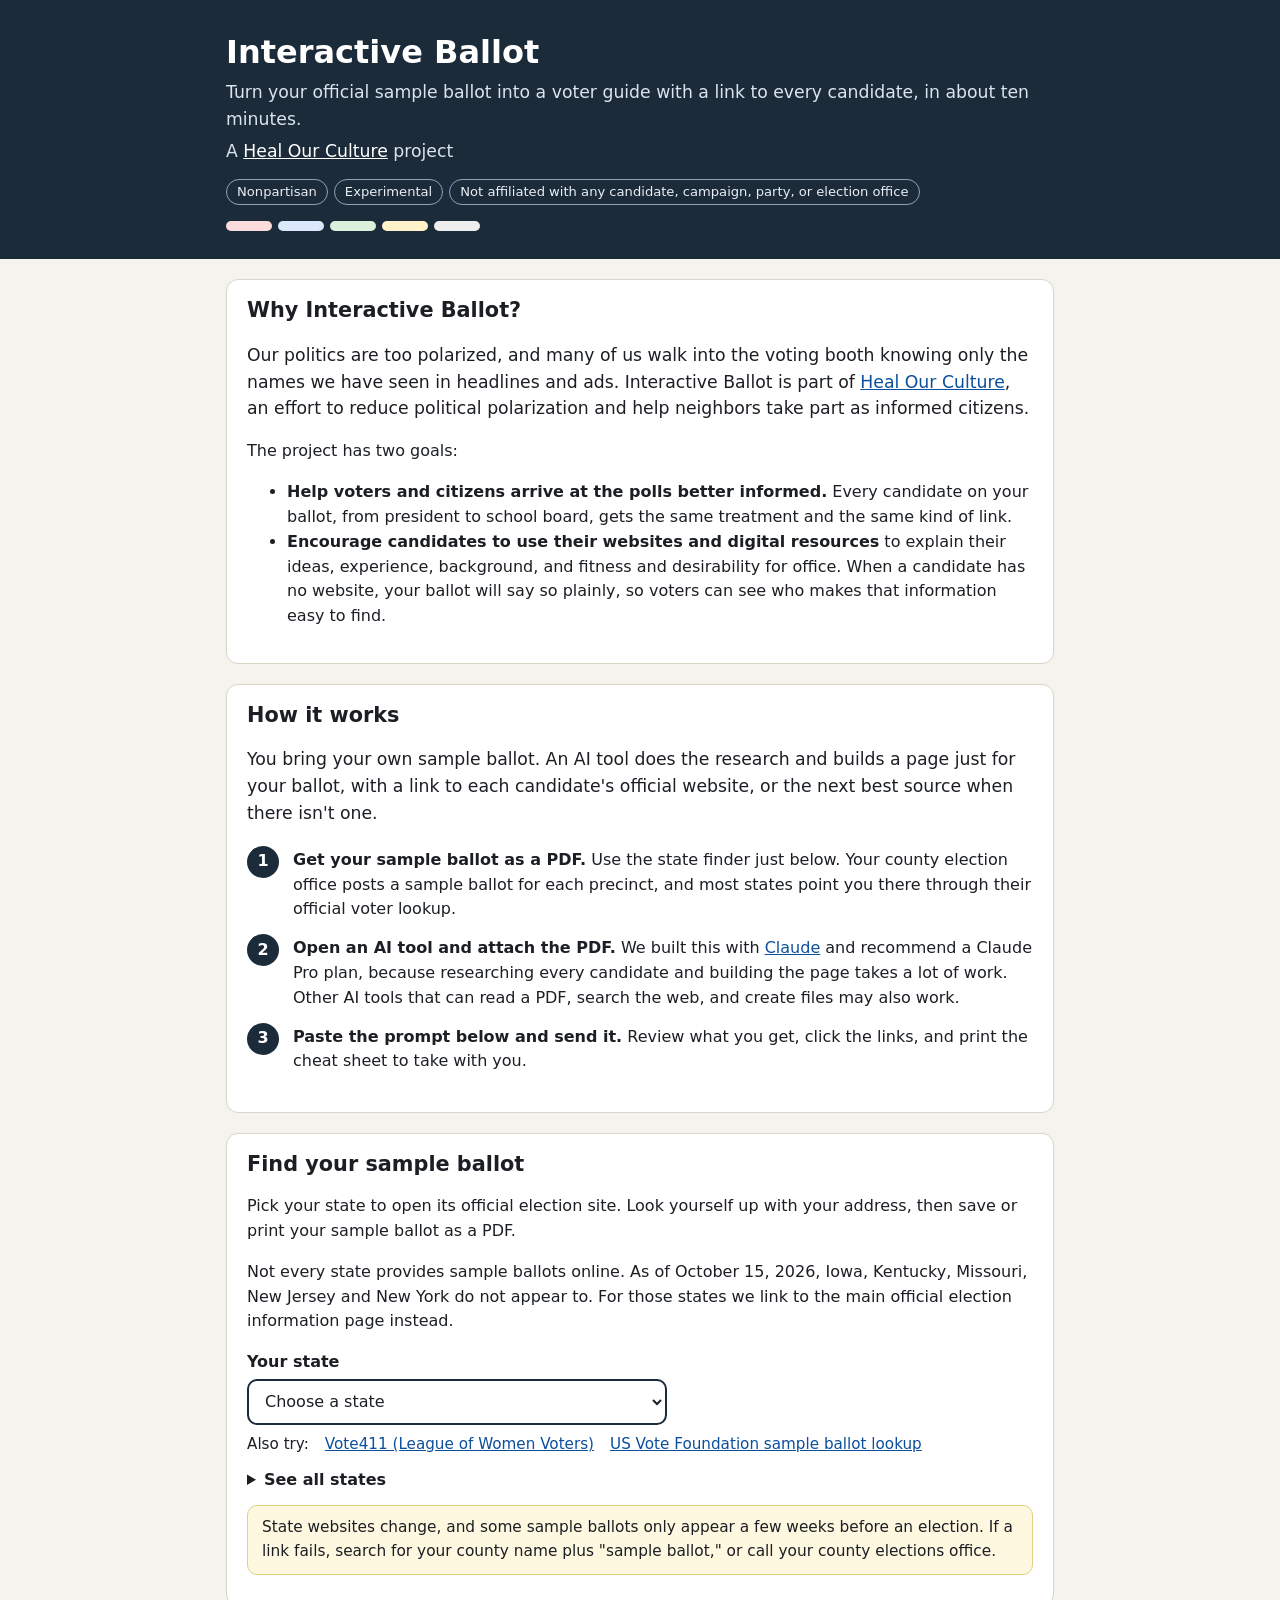
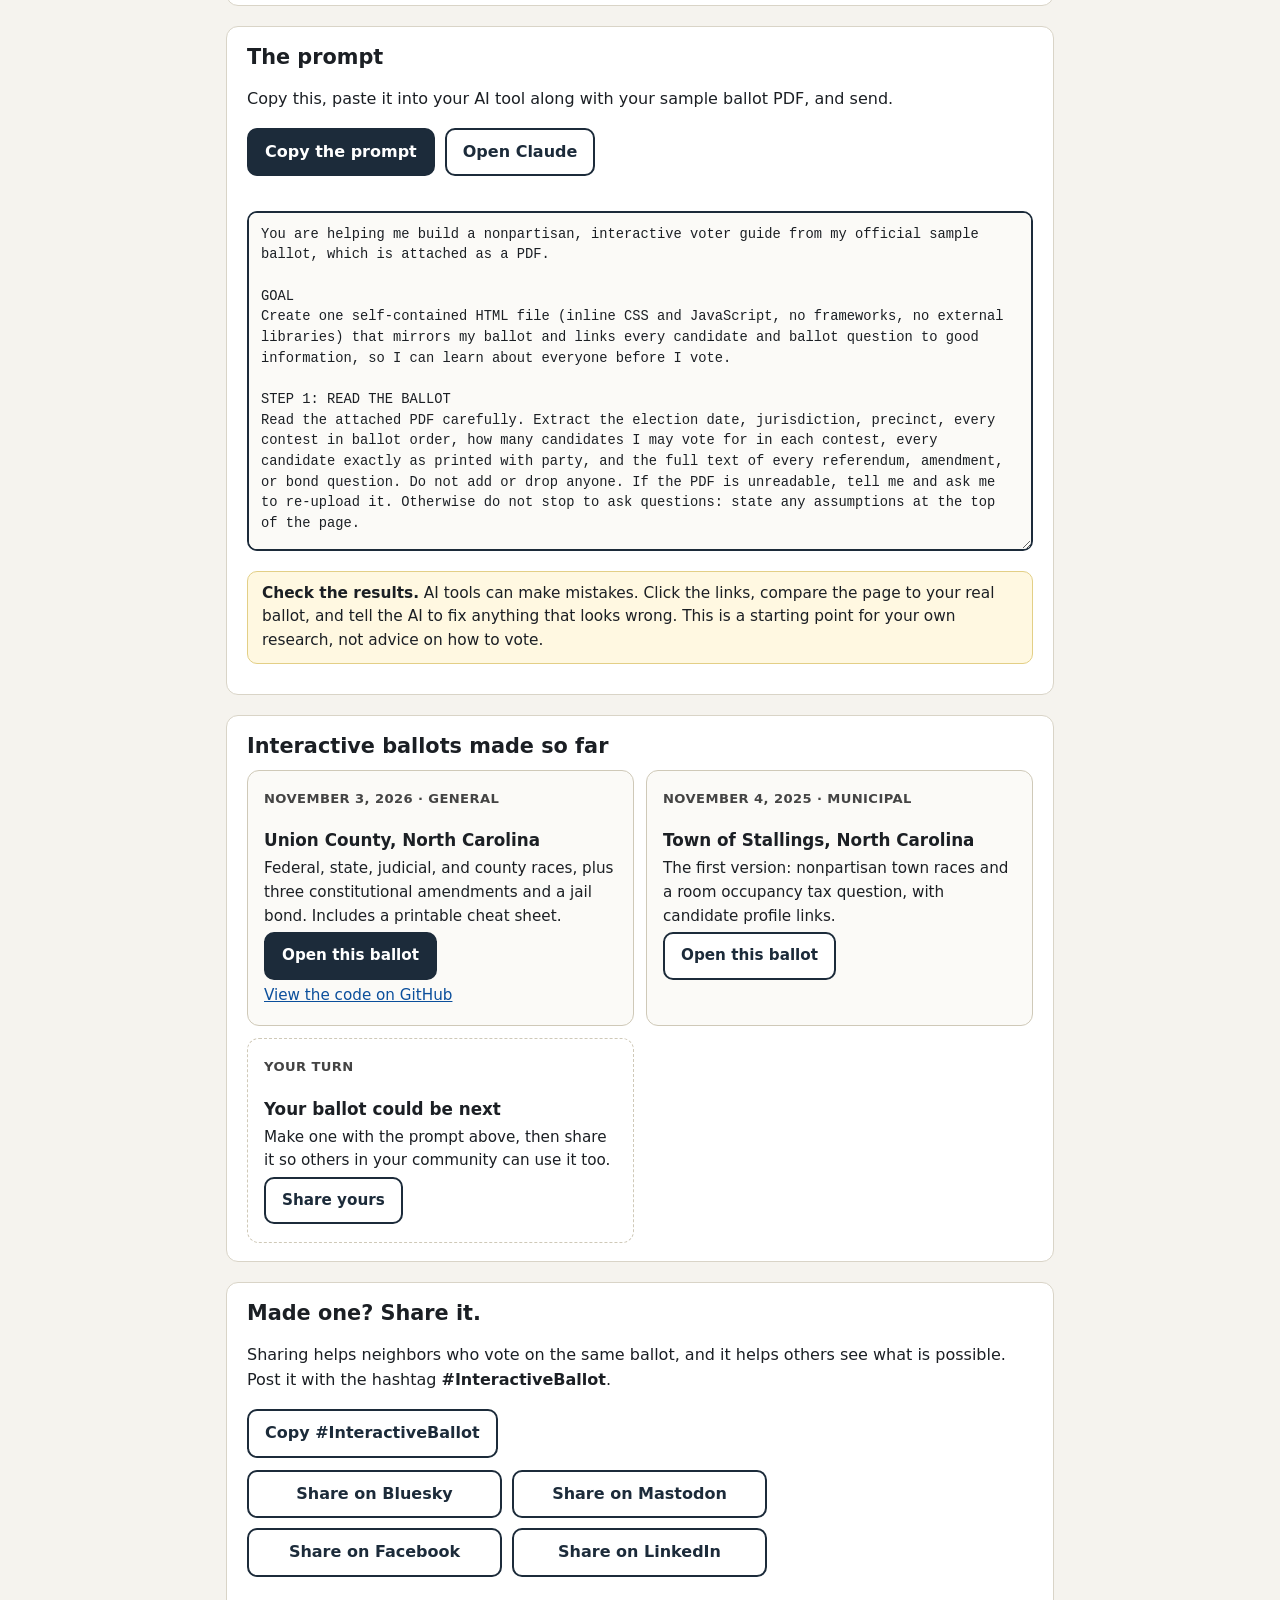
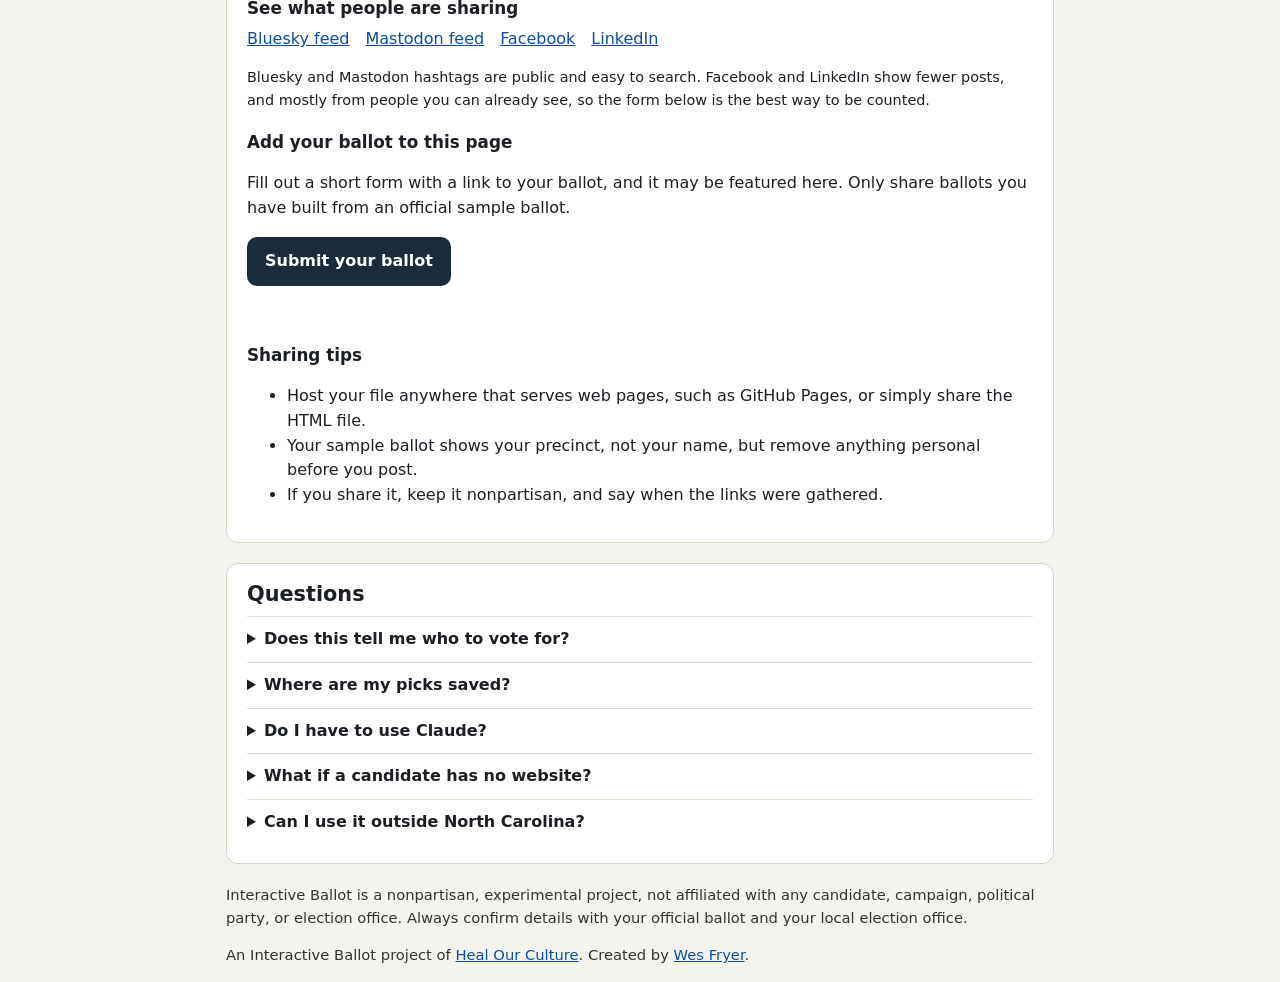
==== commit 139cb6e1: "Turn on feedback form, add 2024-11 archive, use https for Todd Johnson link - FORM_URL set to the Go" ====
--- a/index.html
+++ b/index.html
@@ -248,7 +248,7 @@
 
 <script>
 /* Set FORM_URL to your Google Form link to show the submit button. Leave it empty to hide it. */
-var FORM_URL = "";
+var FORM_URL = "https://forms.gle/ddCLJg5GJs3mxhBp7";
 var TAG = "#InteractiveBallot";
 
 function copyText(text, statusEl, okMsg){
